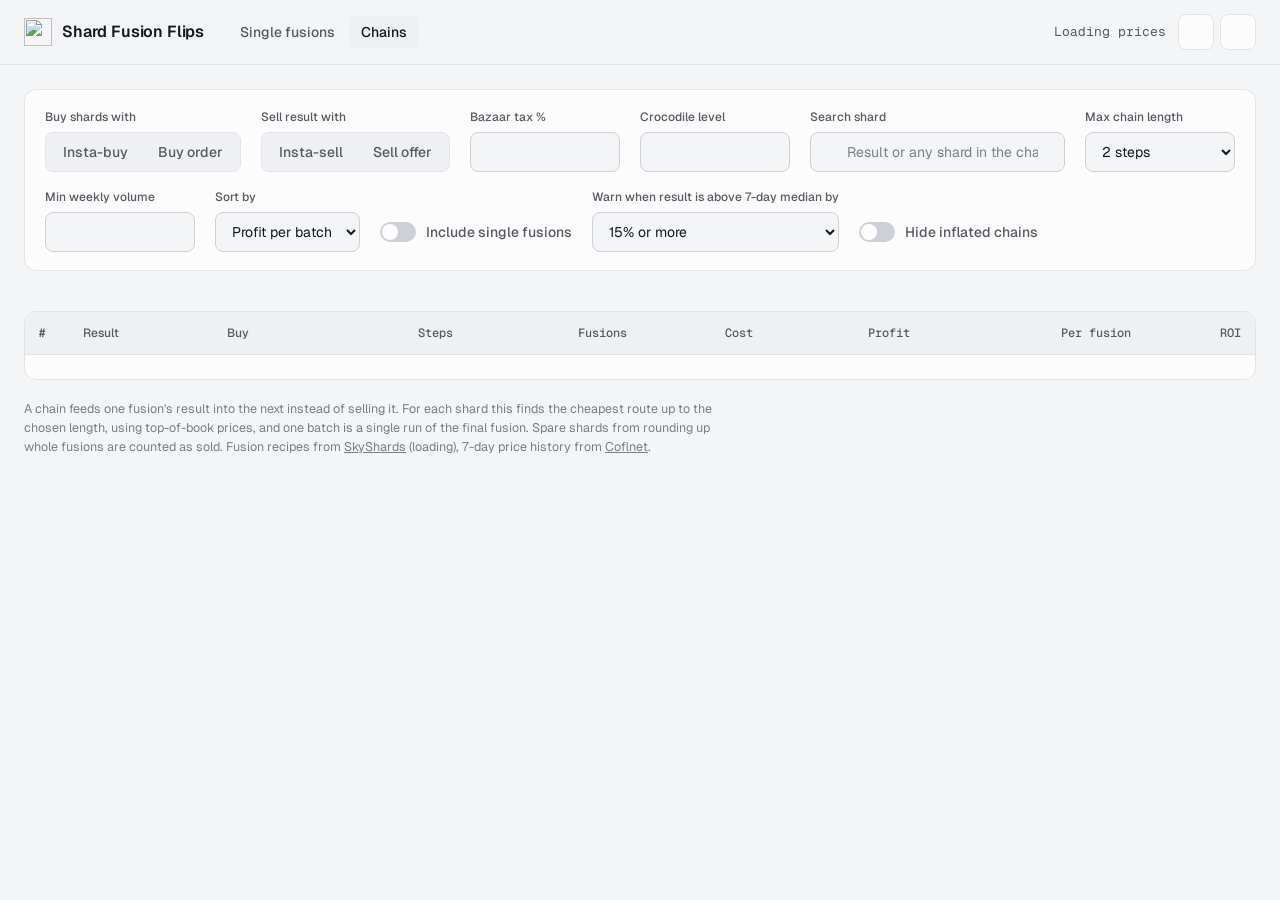
==== chains.html @ 772deaa7 "Add Chains page for the most profitable chain fusions - New chains.html with route length (2-4 steps" ====
<!doctype html>
<html lang="en">
<head>
  <meta charset="utf-8">
  <meta name="viewport" content="width=device-width, initial-scale=1">
  <title>Fusion Chains</title>
  <meta name="description" content="Most profitable Hypixel SkyBlock shards to make through chained fusions, with live Bazaar prices.">
  <link rel="icon" href="https://raw.githubusercontent.com/Campionnn/SkyShards/master/public/shardIcons/L4.png">
  <link rel="preconnect" href="https://fonts.googleapis.com">
  <link rel="preconnect" href="https://fonts.gstatic.com" crossorigin>
  <link rel="stylesheet" href="https://fonts.googleapis.com/css2?family=Geist:wght@400;500;600&family=Geist+Mono:wght@400;500&display=swap">
  <link rel="stylesheet" href="https://unpkg.com/@phosphor-icons/web@2.1.1/src/regular/style.css">
  <link rel="stylesheet" href="./src/styles.css">
  <script>
    // Apply a saved theme before first paint so there is no flash.
    try { const t = localStorage.getItem("sff-theme"); if (t) document.documentElement.dataset.theme = t; } catch {}
  </script>
  <script type="module" src="./src/chains-app.js"></script>
</head>
<body>
  <header class="topbar">
    <div class="wrap topbar-inner">
      <a class="brand" href="./" aria-label="Shard Fusion Flips home">
        <img src="https://raw.githubusercontent.com/Campionnn/SkyShards/master/public/shardIcons/L4.png" alt="" width="28" height="28">
        <span>Shard Fusion Flips</span>
      </a>
      <nav class="tabs" aria-label="Pages">
        <a href="./">Single fusions</a>
        <a href="./chains.html" aria-current="page">Chains</a>
      </nav>
      <div class="status" aria-live="polite">
        <span id="status-text">Loading prices</span>
        <button class="icon-btn" id="refresh-btn" type="button" aria-label="Refresh prices now" title="Refresh prices now">
          <i class="ph ph-arrows-clockwise" aria-hidden="true"></i>
        </button>
        <button class="icon-btn" id="theme-btn" type="button" aria-label="Toggle light or dark theme" title="Toggle theme">
          <i class="ph ph-moon" aria-hidden="true"></i>
        </button>
      </div>
    </div>
  </header>

  <main class="wrap">
    <section class="controls" aria-label="Pricing and filters">
      <div class="control-group">
        <span class="label" id="buy-label">Buy shards with</span>
        <div class="segmented" role="radiogroup" aria-labelledby="buy-label" data-setting="buyMode">
          <button type="button" role="radio" data-value="instaBuy">Insta-buy</button>
          <button type="button" role="radio" data-value="buyOrder">Buy order</button>
        </div>
      </div>
      <div class="control-group">
        <span class="label" id="sell-label">Sell result with</span>
        <div class="segmented" role="radiogroup" aria-labelledby="sell-label" data-setting="sellMode">
          <button type="button" role="radio" data-value="instaSell">Insta-sell</button>
          <button type="button" role="radio" data-value="sellOffer">Sell offer</button>
        </div>
      </div>
      <div class="control-group narrow">
        <label class="label" for="tax-input">Bazaar tax %</label>
        <input class="field" id="tax-input" type="number" min="0" max="10" step="0.125" inputmode="decimal">
      </div>
      <div class="control-group narrow">
        <label class="label" for="croco-input" title="Pure Reptile: 2% chance per level to double the output of fusions with a Reptile input">Crocodile level</label>
        <input class="field" id="croco-input" type="number" min="0" max="10" step="1" inputmode="numeric">
      </div>

      <div class="control-group grow">
        <label class="label" for="search-input">Search shard</label>
        <div class="field-icon">
          <i class="ph ph-magnifying-glass" aria-hidden="true"></i>
          <input class="field" id="search-input" type="search" placeholder="Result or any shard in the chain" autocomplete="off">
        </div>
      </div>
      <div class="control-group narrow">
        <label class="label" for="depth-select" title="How many fusions can be stacked on top of each other">Max chain length</label>
        <select class="field" id="depth-select">
          <option value="2">2 steps</option>
          <option value="3">3 steps</option>
          <option value="4">4 steps</option>
        </select>
      </div>
      <div class="control-group narrow">
        <label class="label" for="volume-input">Min weekly volume</label>
        <input class="field" id="volume-input" type="number" min="0" step="100" inputmode="numeric">
      </div>
      <div class="control-group">
        <label class="label" for="sort-select">Sort by</label>
        <select class="field" id="sort-select">
          <option value="profit">Profit per batch</option>
          <option value="profitPerFusion">Profit per fusion</option>
          <option value="roi">Return on cost</option>
        </select>
      </div>
      <label class="switch">
        <input type="checkbox" id="singles-toggle">
        <span class="switch-track" aria-hidden="true"></span>
        <span>Include single fusions</span>
      </label>
      <div class="control-group">
        <label class="label" for="price-check-select" title="Compares the result's current price with its 7-day median from Coflnet">Warn when result is above 7-day median by</label>
        <select class="field" id="price-check-select">
          <option value="0.15">15% or more</option>
          <option value="0.25">25% or more</option>
          <option value="0.5">50% or more</option>
          <option value="0">Off</option>
        </select>
      </div>
      <label class="switch">
        <input type="checkbox" id="inflated-toggle">
        <span class="switch-track" aria-hidden="true"></span>
        <span>Hide inflated chains</span>
      </label>
    </section>

    <div class="banner" id="error-banner" role="alert" hidden>
      <i class="ph ph-warning" aria-hidden="true"></i>
      <span id="error-text"></span>
    </div>

    <section class="overview" id="overview" aria-label="Best chain right now"></section>

    <section class="results" aria-label="Ranked chains">
      <div class="table-scroll">
        <table class="fusions">
          <thead>
            <tr>
              <th class="col-rank" scope="col">#</th>
              <th scope="col">Result</th>
              <th class="col-hide-sm" scope="col">Buy</th>
              <th class="num col-hide-sm" scope="col" title="Fusion steps stacked on top of each other">Steps</th>
              <th class="num" scope="col" title="Total fusions for one batch">Fusions</th>
              <th class="num col-hide-sm" scope="col">Cost</th>
              <th class="num" scope="col">Profit</th>
              <th class="num col-hide-sm" scope="col">Per fusion</th>
              <th class="num col-hide-sm" scope="col">ROI</th>
            </tr>
          </thead>
          <tbody id="rows"></tbody>
        </table>
      </div>
      <div class="table-foot">
        <span id="count-text"></span>
        <button class="btn" id="more-btn" type="button" hidden>Show 100 more</button>
      </div>
    </section>
  </main>

  <footer class="wrap footer">
    <p>A chain feeds one fusion's result into the next instead of selling it. For each shard this finds the cheapest route up to the chosen length, using top-of-book prices, and one batch is a single run of the final fusion. Spare shards from rounding up whole fusions are counted as sold. Fusion recipes from <a href="https://github.com/Campionnn/SkyShards">SkyShards</a> (<span id="data-source">loading</span>), 7-day price history from <a href="https://sky.coflnet.com">Coflnet</a>.</p>
  </footer>
</body>
</html>
---- src/styles.css ----
/* Tokens. Dark is the default look; light follows the OS unless the toggle overrides it. */
:root {
  --bg: #0d0e10;
  --surface: #15161a;
  --surface-2: #1c1e23;
  --border: #272a30;
  --border-strong: #353941;
  --text: #e8e9eb;
  --muted: #a0a4ab;
  --faint: #70747c;
  --accent: #3ecf8e;
  --accent-soft: rgb(62 207 142 / 0.12);
  --accent-ink: #052014;
  --loss: #ec6f82;
  --loss-soft: rgb(236 111 130 / 0.12);
  --shadow: 0 1px 0 rgb(255 255 255 / 0.03) inset, 0 12px 32px -16px rgb(0 0 0 / 0.6);

  --r-common: #c3c6cc;
  --r-uncommon: #63d471;
  --r-rare: #6b9cf5;
  --r-epic: #be7cf0;
  --r-legendary: #f0b04a;

  --radius: 12px;
  --radius-sm: 8px;
  --font: "Geist", ui-sans-serif, system-ui, sans-serif;
  --mono: "Geist Mono", ui-monospace, "SFMono-Regular", monospace;
  --ease: cubic-bezier(0.16, 1, 0.3, 1);
  color-scheme: dark;
}

@media (prefers-color-scheme: light) {
  :root:not([data-theme="dark"]) {
    --bg: #f4f5f7;
    --surface: #fcfcfd;
    --surface-2: #eef0f3;
    --border: #e1e4e8;
    --border-strong: #cdd1d7;
    --text: #15171a;
    --muted: #555a62;
    --faint: #7a7f87;
    --accent: #0b8f58;
    --accent-soft: rgb(11 143 88 / 0.1);
    --accent-ink: #f3fff9;
    --loss: #c43350;
    --loss-soft: rgb(196 51 80 / 0.08);
    --shadow: 0 1px 2px rgb(20 30 40 / 0.04), 0 12px 32px -18px rgb(20 30 40 / 0.18);
    --r-common: #6b7079;
    --r-uncommon: #1f8a32;
    --r-rare: #2f62c9;
    --r-epic: #8a3cc4;
    --r-legendary: #b3740b;
    color-scheme: light;
  }
}

:root[data-theme="light"] {
  --bg: #f4f5f7;
  --surface: #fcfcfd;
  --surface-2: #eef0f3;
  --border: #e1e4e8;
  --border-strong: #cdd1d7;
  --text: #15171a;
  --muted: #555a62;
  --faint: #7a7f87;
  --accent: #0b8f58;
  --accent-soft: rgb(11 143 88 / 0.1);
  --accent-ink: #f3fff9;
  --loss: #c43350;
  --loss-soft: rgb(196 51 80 / 0.08);
  --shadow: 0 1px 2px rgb(20 30 40 / 0.04), 0 12px 32px -18px rgb(20 30 40 / 0.18);
  --r-common: #6b7079;
  --r-uncommon: #1f8a32;
  --r-rare: #2f62c9;
  --r-epic: #8a3cc4;
  --r-legendary: #b3740b;
  color-scheme: light;
}

* { box-sizing: border-box; }

html { -webkit-text-size-adjust: 100%; }

body {
  margin: 0;
  background: var(--bg);
  color: var(--text);
  font: 400 14px/1.5 var(--font);
  -webkit-font-smoothing: antialiased;
}

a { color: inherit; }
button, input, select { font: inherit; color: inherit; }
img { display: block; }

.wrap {
  width: 100%;
  max-width: 1320px;
  margin: 0 auto;
  padding: 0 24px;
}

.num, .mono { font-family: var(--mono); font-variant-numeric: tabular-nums; }

/* Top bar */
.topbar {
  position: sticky;
  top: 0;
  z-index: 10;
  background: color-mix(in srgb, var(--bg) 86%, transparent);
  backdrop-filter: blur(12px);
  -webkit-backdrop-filter: blur(12px);
  border-bottom: 1px solid var(--border);
}

.topbar-inner {
  display: flex;
  align-items: center;
  justify-content: space-between;
  gap: 16px;
  height: 64px;
}

.brand {
  display: flex;
  align-items: center;
  gap: 10px;
  font-weight: 600;
  font-size: 16px;
  letter-spacing: -0.01em;
  text-decoration: none;
  white-space: nowrap;
}

.brand img { image-rendering: pixelated; }

.tabs {
  display: flex;
  gap: 2px;
  margin-left: 8px;
  margin-right: auto;
}

.tabs a {
  height: 32px;
  display: inline-flex;
  align-items: center;
  padding: 0 12px;
  border-radius: 6px;
  color: var(--muted);
  font-weight: 500;
  text-decoration: none;
  white-space: nowrap;
  transition: background 0.2s var(--ease), color 0.2s var(--ease);
}

.tabs a:hover { color: var(--text); }
.tabs a[aria-current="page"] { background: var(--surface-2); color: var(--text); }
.tabs a:focus-visible { outline: 2px solid var(--accent); outline-offset: 2px; }

.status {
  display: flex;
  align-items: center;
  gap: 6px;
  color: var(--muted);
  font-size: 13px;
  min-width: 0;
}

#status-text {
  font-family: var(--mono);
  font-variant-numeric: tabular-nums;
  white-space: nowrap;
  overflow: hidden;
  text-overflow: ellipsis;
  margin-right: 6px;
}

.icon-btn {
  display: grid;
  place-items: center;
  width: 36px;
  height: 36px;
  border: 1px solid var(--border);
  border-radius: var(--radius-sm);
  background: var(--surface);
  color: var(--text);
  font-size: 18px;
  cursor: pointer;
  transition: background 0.2s var(--ease), transform 0.15s var(--ease);
}

.icon-btn:hover { background: var(--surface-2); }
.icon-btn:active { transform: scale(0.96); }
.icon-btn.spinning i { animation: spin 0.8s linear infinite; }

@keyframes spin { to { transform: rotate(360deg); } }

/* Controls */
.controls {
  display: flex;
  flex-wrap: wrap;
  align-items: flex-end;
  gap: 16px 20px;
  margin: 24px 0 20px;
  padding: 18px 20px;
  background: var(--surface);
  border: 1px solid var(--border);
  border-radius: var(--radius);
}

.control-group { display: flex; flex-direction: column; gap: 6px; }
.control-group.narrow { width: 150px; }
.control-group.grow { flex: 1 1 220px; }

.label {
  font-size: 12px;
  font-weight: 500;
  color: var(--muted);
}

.segmented {
  display: inline-flex;
  padding: 3px;
  gap: 2px;
  background: var(--surface-2);
  border: 1px solid var(--border);
  border-radius: var(--radius-sm);
}

.segmented button {
  height: 32px;
  padding: 0 14px;
  border: 0;
  border-radius: 6px;
  background: transparent;
  color: var(--muted);
  font-weight: 500;
  white-space: nowrap;
  cursor: pointer;
  transition: background 0.2s var(--ease), color 0.2s var(--ease);
}

.segmented button:hover { color: var(--text); }

.segmented button[aria-checked="true"] {
  background: var(--accent);
  color: var(--accent-ink);
}

.field {
  height: 40px;
  width: 100%;
  padding: 0 12px;
  background: var(--bg);
  border: 1px solid var(--border-strong);
  border-radius: var(--radius-sm);
  outline: none;
  transition: border-color 0.2s var(--ease), box-shadow 0.2s var(--ease);
}

.field::placeholder { color: var(--faint); }

.field:focus-visible,
.segmented button:focus-visible,
.chip:focus-visible,
.btn:focus-visible,
.icon-btn:focus-visible,
.switch input:focus-visible + .switch-track {
  outline: 2px solid var(--accent);
  outline-offset: 2px;
}

.field:focus { border-color: var(--accent); }

select.field { padding-right: 8px; cursor: pointer; }

.field-icon { position: relative; }
.field-icon i {
  position: absolute;
  left: 12px;
  top: 50%;
  transform: translateY(-50%);
  color: var(--faint);
  font-size: 16px;
  pointer-events: none;
}
.field-icon .field { padding-left: 36px; }

.chips { display: flex; flex-wrap: wrap; gap: 6px; }

.chip {
  display: inline-flex;
  align-items: center;
  gap: 6px;
  height: 40px;
  padding: 0 12px;
  border: 1px solid var(--border-strong);
  border-radius: var(--radius-sm);
  background: transparent;
  color: var(--muted);
  font-weight: 500;
  cursor: pointer;
  transition: background 0.2s var(--ease), color 0.2s var(--ease), border-color 0.2s var(--ease);
}

.chip[aria-pressed="true"] {
  color: var(--text);
  background: var(--surface-2);
  border-color: var(--rarity);
}

.chip .rarity-letter { color: var(--rarity); }

.switch {
  display: inline-flex;
  align-items: center;
  gap: 10px;
  height: 40px;
  color: var(--muted);
  font-weight: 500;
  cursor: pointer;
  user-select: none;
}

.switch input { position: absolute; opacity: 0; pointer-events: none; }

.switch-track {
  position: relative;
  width: 36px;
  height: 20px;
  border-radius: 999px;
  background: var(--border-strong);
  transition: background 0.2s var(--ease);
}

.switch-track::after {
  content: "";
  position: absolute;
  top: 2px;
  left: 2px;
  width: 16px;
  height: 16px;
  border-radius: 50%;
  background: var(--surface);
  transition: transform 0.25s var(--ease);
}

.switch input:checked + .switch-track { background: var(--accent); }
.switch input:checked + .switch-track::after { transform: translateX(16px); }

/* Error banner */
.banner {
  display: flex;
  align-items: center;
  gap: 10px;
  margin-bottom: 20px;
  padding: 12px 16px;
  border: 1px solid color-mix(in srgb, var(--loss) 40%, transparent);
  border-radius: var(--radius);
  background: var(--loss-soft);
  color: var(--text);
}

.banner i { color: var(--loss); font-size: 18px; }
.banner[hidden] { display: none; }

/* Overview: best fusion + quick stats */
.overview {
  display: grid;
  grid-template-columns: minmax(0, 2.2fr) minmax(0, 1fr);
  gap: 16px;
  margin-bottom: 20px;
}

.pick {
  padding: 22px 24px;
  background: var(--surface);
  border: 1px solid var(--border);
  border-radius: var(--radius);
  box-shadow: var(--shadow);
}

.pick-title {
  margin: 0 0 16px;
  font-size: 13px;
  font-weight: 500;
  color: var(--muted);
}

.pick-flow {
  display: flex;
  flex-wrap: wrap;
  align-items: center;
  gap: 10px 14px;
}

.pick-flow .shard { font-size: 16px; font-weight: 500; }
.pick-flow .shard img { width: 36px; height: 36px; }
.pick-flow .op { color: var(--faint); font-size: 18px; }

.pick-numbers {
  display: flex;
  flex-wrap: wrap;
  gap: 12px 40px;
  margin-top: 20px;
  padding-top: 18px;
  border-top: 1px solid var(--border);
}

.metric span { display: block; font-size: 12px; color: var(--muted); }
.metric strong {
  display: block;
  margin-top: 2px;
  font: 500 22px/1.2 var(--mono);
  font-variant-numeric: tabular-nums;
  letter-spacing: -0.02em;
}
.metric.big strong { font-size: 32px; color: var(--accent); }

.stats {
  display: grid;
  grid-template-rows: repeat(3, auto);
  align-content: stretch;
  background: var(--surface);
  border: 1px solid var(--border);
  border-radius: var(--radius);
}

.stats .metric { padding: 16px 20px; }
.stats .metric + .metric { border-top: 1px solid var(--border); }
.stats .metric strong { font-size: 20px; }
.stats .metric small { display: block; color: var(--faint); font-size: 12px; margin-top: 2px; }

/* Shard chip used in tables and the pick card */
.shard {
  display: inline-flex;
  align-items: center;
  gap: 8px;
  min-width: 0;
  white-space: nowrap;
}

.shard img {
  width: 24px;
  height: 24px;
  flex: none;
  image-rendering: pixelated;
}

.shard .qty { color: var(--faint); font-family: var(--mono); font-size: 12px; }

.rarity-letter {
  display: inline-grid;
  place-items: center;
  width: 16px;
  height: 16px;
  border-radius: 4px;
  font: 600 10px/1 var(--mono);
  color: var(--rarity);
  background: color-mix(in srgb, var(--rarity) 14%, transparent);
}

[data-rarity="common"] { --rarity: var(--r-common); }
[data-rarity="uncommon"] { --rarity: var(--r-uncommon); }
[data-rarity="rare"] { --rarity: var(--r-rare); }
[data-rarity="epic"] { --rarity: var(--r-epic); }
[data-rarity="legendary"] { --rarity: var(--r-legendary); }

/* Results table */
.results {
  background: var(--surface);
  border: 1px solid var(--border);
  border-radius: var(--radius);
  overflow: hidden;
}

.table-scroll { overflow-x: auto; }

.fusions {
  width: 100%;
  border-collapse: collapse;
  font-size: 13.5px;
}

.fusions th {
  position: sticky;
  top: 0;
  padding: 12px 14px;
  background: var(--surface-2);
  color: var(--muted);
  font-size: 12px;
  font-weight: 500;
  text-align: left;
  white-space: nowrap;
}

.fusions td {
  padding: 10px 14px;
  border-top: 1px solid var(--border);
  vertical-align: middle;
  white-space: nowrap;
}

.fusions .num { text-align: right; }
.col-rank { width: 44px; color: var(--faint); }

.fusion-cell { display: flex; align-items: center; gap: 8px; }
.fusion-cell .plus { color: var(--faint); }

.row { cursor: pointer; transition: background 0.15s var(--ease); }
.row:hover { background: var(--surface-2); }
.row[aria-expanded="true"] { background: var(--surface-2); }
.row:focus-visible { outline: 2px solid var(--accent); outline-offset: -2px; }

.result-cell { display: flex; align-items: center; gap: 8px; }
.result-cell .ph-arrow-right { color: var(--faint); }

.gain { color: var(--accent); }
.loss { color: var(--loss); }

.inflated-tag {
  display: inline-flex;
  align-items: center;
  gap: 3px;
  margin-left: 4px;
  padding: 1px 6px;
  border-radius: 999px;
  background: var(--loss-soft);
  color: var(--loss);
  font: 500 11px/1.5 var(--mono);
}

.inflated-tag i { font-size: 12px; }

/* Profit that rests on a pumped price: still visible, but clearly not to be trusted. */
.suspect {
  color: var(--muted);
  text-decoration: line-through;
  text-decoration-color: var(--loss);
}

.pick-note {
  display: flex;
  align-items: center;
  gap: 6px;
  margin: -8px 0 14px;
  color: var(--muted);
  font-size: 12.5px;
}

.pick-note i, .check i { color: var(--loss); }

.detail p.check { color: var(--muted); }
.detail p.check.is-inflated { color: var(--text); }

.switch:has(input:disabled) { opacity: 0.5; cursor: not-allowed; }

.reptile-tag {
  margin-left: 4px;
  padding: 1px 6px;
  border-radius: 999px;
  background: var(--accent-soft);
  color: var(--accent);
  font: 500 11px/1.5 var(--mono);
}

.alt-count {
  margin-left: 4px;
  padding: 1px 6px;
  border-radius: 999px;
  background: var(--surface-2);
  color: var(--faint);
  font: 500 11px/1.5 var(--mono);
}

/* Value flashes when a refresh moves the number. Feedback that prices changed. */
@media (prefers-reduced-motion: no-preference) {
  .flash-up { animation: flash-up 1.4s var(--ease); }
  .flash-down { animation: flash-down 1.4s var(--ease); }
}

@keyframes flash-up { from { background: var(--accent-soft); } to { background: transparent; } }
@keyframes flash-down { from { background: var(--loss-soft); } to { background: transparent; } }

/* Expanded detail row */
.detail td { padding: 0; background: var(--surface-2); border-top: 0; white-space: normal; }

.detail-inner {
  /* Zero width + full min-width keeps the detail from stretching the main table on narrow screens. */
  width: 0;
  min-width: 100%;
  display: grid;
  grid-template-columns: minmax(0, 1.4fr) minmax(0, 1fr);
  gap: 24px;
  padding: 6px 14px 20px 58px;
}

.detail h3 {
  margin: 8px 0 8px;
  font-size: 12px;
  font-weight: 500;
  color: var(--muted);
}

.mini-scroll { overflow-x: auto; }

.mini {
  width: 100%;
  border-collapse: collapse;
  font-size: 13px;
}

.mini th, .mini td {
  padding: 6px 8px 6px 0;
  text-align: left;
  border-top: 1px solid var(--border);
  white-space: nowrap;
}

.mini th { color: var(--faint); font-weight: 500; font-size: 12px; border-top: 0; }
.mini .num { text-align: right; }
.mini a { text-decoration: none; }
.mini a:hover { text-decoration: underline; }

.detail p { margin: 6px 0 0; color: var(--faint); font-size: 12.5px; max-width: 60ch; }

/* Chain page: buy list, route tree and fusion order */
.buy-list, .pick-buy { display: flex; flex-wrap: wrap; align-items: center; gap: 4px 12px; }
.buy-list { flex-wrap: nowrap; }
.pick-buy { gap: 10px 16px; }
/* In the table only icon and quantity fit; the name is in the tooltip. */
.buy-list .shard > span:not(.qty) { display: none; }
.buy-item .shard { gap: 4px; }

.tree, .tree ul { list-style: none; margin: 0; padding: 0; }
.tree ul { margin-left: 11px; padding-left: 16px; border-left: 1px solid var(--border-strong); }

.tree-node {
  display: flex;
  flex-wrap: wrap;
  align-items: center;
  gap: 4px 8px;
  padding: 5px 0;
}

.tree-action {
  padding: 1px 6px;
  border-radius: 4px;
  font: 500 11px/1.5 var(--mono);
  white-space: nowrap;
}

.tree-action.fuse { background: var(--accent-soft); color: var(--accent); }
.tree-action.buy { border: 1px solid var(--border-strong); color: var(--muted); }
.tree-meta { color: var(--faint); font-size: 12px; }

.steps { margin: 0; padding-left: 20px; font-size: 13px; }
.steps li { padding: 3px 0; }

/* Skeleton loading rows */
.skeleton td { padding: 14px; }
.skeleton span {
  display: block;
  height: 12px;
  border-radius: 4px;
  background: var(--surface-2);
}

@media (prefers-reduced-motion: no-preference) {
  .skeleton span {
    background: linear-gradient(90deg, var(--surface-2) 0%, var(--border) 50%, var(--surface-2) 100%);
    background-size: 200% 100%;
    animation: shimmer 1.4s linear infinite;
  }
  /* Entry motion only on first load, not on every refresh or filter change. */
  .intro .pick, .intro .stats, .intro .row { animation: rise 0.5s var(--ease) both; }
}

@keyframes shimmer { to { background-position: -200% 0; } }
@keyframes rise { from { opacity: 0; transform: translateY(6px); } to { opacity: 1; transform: none; } }

.empty td {
  padding: 48px 16px;
  text-align: center;
  color: var(--muted);
  white-space: normal;
}

.empty strong { display: block; color: var(--text); font-size: 15px; margin-bottom: 4px; }

.table-foot {
  display: flex;
  align-items: center;
  justify-content: space-between;
  gap: 12px;
  padding: 12px 14px;
  border-top: 1px solid var(--border);
  color: var(--faint);
  font-size: 12.5px;
}

.btn {
  height: 36px;
  padding: 0 14px;
  border: 1px solid var(--border-strong);
  border-radius: var(--radius-sm);
  background: var(--surface);
  font-weight: 500;
  white-space: nowrap;
  cursor: pointer;
  transition: background 0.2s var(--ease), transform 0.15s var(--ease);
}

.btn:hover { background: var(--surface-2); }
.btn:active { transform: scale(0.98); }

.footer {
  padding-top: 20px;
  padding-bottom: 40px;
  color: var(--faint);
  font-size: 12.5px;
}

.footer p { margin: 0; max-width: 90ch; }

/* Responsive */
@media (max-width: 900px) {
  .overview { grid-template-columns: 1fr; }
  .stats { grid-template-rows: none; grid-template-columns: repeat(3, minmax(0, 1fr)); }
  .stats .metric + .metric { border-top: 0; border-left: 1px solid var(--border); }
  .detail-inner { grid-template-columns: minmax(0, 1fr); padding-left: 14px; }
}

@media (max-width: 640px) {
  .wrap { padding: 0 16px; }
  .brand span, #status-text { display: none; }
  .tabs { margin-left: 4px; }
  .tabs a { padding: 0 10px; }
  .controls { display: grid; grid-template-columns: repeat(2, minmax(0, 1fr)); padding: 16px; gap: 14px 12px; }
  .controls > * { grid-column: 1 / -1; }
  .controls > .control-group.narrow { grid-column: auto; width: auto; }
  .segmented { width: 100%; }
  .segmented button { flex: 1; }
  .stats { grid-template-columns: 1fr; }
  .stats .metric + .metric { border-left: 0; border-top: 1px solid var(--border); }
  .metric.big strong { font-size: 26px; }
  .col-hide-sm, .col-rank { display: none; }
  .fusion-cell { flex-direction: column; align-items: flex-start; gap: 4px; }
  .fusion-cell .plus, .fusions .rarity-letter { display: none; }
  .result-cell .ph-arrow-right, .alt-count, .reptile-tag, .inflated-tag span { display: none; }
  .fusions .shard img { width: 20px; height: 20px; }
  /* Let long shard names wrap so numbers stay on screen; numbers themselves never wrap. */
  .fusions td, .fusions .shard { white-space: normal; }
  .fusions .shard { flex-wrap: wrap; column-gap: 6px; }
  .fusions td.num { white-space: nowrap; }
  .result-cell { flex-wrap: wrap; row-gap: 2px; }
  .fusions { font-size: 13px; }
  .fusions th, .fusions td { padding-left: 8px; padding-right: 8px; }
}
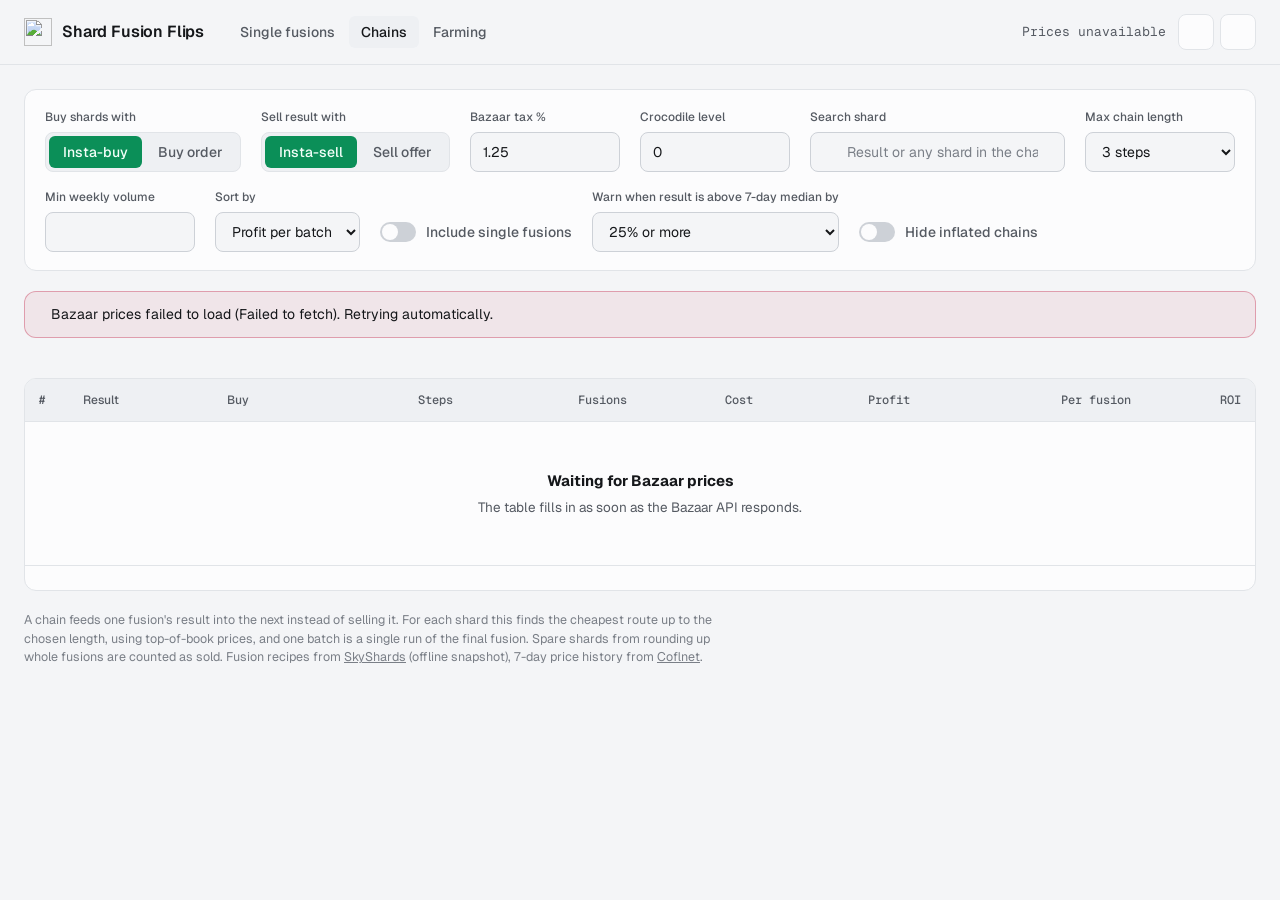
==== commit c462fd36: "Add Farming page with coins per hour by hunting tool - New farming.html ranks huntable shards by est" ====
--- a/chains.html
+++ b/chains.html
@@ -25,8 +25,9 @@
         <span>Shard Fusion Flips</span>
       </a>
       <nav class="tabs" aria-label="Pages">
-        <a href="./">Single fusions</a>
+        <a href="./"><span class="tab-full">Single fusions</span><span class="tab-short">Fusions</span></a>
         <a href="./chains.html" aria-current="page">Chains</a>
+        <a href="./farming.html">Farming</a>
       </nav>
       <div class="status" aria-live="polite">
         <span id="status-text">Loading prices</span>
--- a/src/styles.css
+++ b/src/styles.css
@@ -157,6 +157,7 @@
 .tabs a:hover { color: var(--text); }
 .tabs a[aria-current="page"] { background: var(--surface-2); color: var(--text); }
 .tabs a:focus-visible { outline: 2px solid var(--accent); outline-offset: 2px; }
+.tab-short { display: none; }
 
 .status {
   display: flex;
@@ -658,6 +659,105 @@
 .steps { margin: 0; padding-left: 20px; font-size: 13px; }
 .steps li { padding: 3px 0; }
 
+/* Farming page: one card per tool, tool tags and the how-to list */
+.tool-cards {
+  display: grid;
+  grid-template-columns: repeat(3, minmax(0, 1fr));
+  gap: 16px;
+  margin-bottom: 20px;
+}
+
+.tool-card {
+  display: flex;
+  flex-direction: column;
+  align-items: flex-start;
+  gap: 6px;
+  padding: 20px 22px;
+  background: var(--surface);
+  border: 1px solid var(--border);
+  border-radius: var(--radius);
+  box-shadow: var(--shadow);
+  color: var(--text);
+  text-align: left;
+  font: inherit;
+}
+
+button.tool-card { cursor: pointer; transition: border-color 0.2s var(--ease), transform 0.15s var(--ease); }
+button.tool-card:hover { border-color: var(--border-strong); }
+button.tool-card:active { transform: scale(0.99); }
+button.tool-card:focus-visible { outline: 2px solid var(--accent); outline-offset: 2px; }
+.tool-card.is-active { border-color: var(--accent); }
+
+.tool-card h2 {
+  display: flex;
+  align-items: center;
+  gap: 8px;
+  margin: 0 0 8px;
+  font-size: 13px;
+  font-weight: 500;
+  color: var(--muted);
+}
+
+.tool-card h2 i { font-size: 18px; color: var(--accent); }
+.tool-best .shard { font-size: 15px; font-weight: 500; }
+.tool-best .shard img { width: 32px; height: 32px; }
+
+.tool-money {
+  margin-top: 4px;
+  font: 500 30px/1.1 var(--mono);
+  letter-spacing: -0.02em;
+  color: var(--accent);
+}
+
+.tool-money span { margin-left: 6px; font-size: 13px; color: var(--muted); letter-spacing: 0; }
+.tool-sub { color: var(--muted); font-size: 12.5px; }
+.tool-empty { margin: 0; color: var(--faint); }
+
+.tool-rest {
+  width: 100%;
+  margin: 10px 0 0;
+  padding: 10px 0 0 18px;
+  border-top: 1px solid var(--border);
+  color: var(--muted);
+  font-size: 12.5px;
+}
+
+.tool-rest li { padding: 2px 0; }
+.tool-rest li span:first-child { display: inline-block; min-width: 0; margin-right: 8px; }
+.tool-rest .mono { float: right; color: var(--text); }
+
+.tool-list { display: flex; gap: 6px; }
+
+.tool-tag {
+  display: inline-flex;
+  align-items: center;
+  gap: 4px;
+  padding: 1px 7px;
+  border: 1px solid var(--border-strong);
+  border-radius: 999px;
+  color: var(--muted);
+  font-size: 12px;
+  white-space: nowrap;
+}
+
+.tool-tag i { font-size: 13px; }
+
+.thin-tag {
+  margin-left: 4px;
+  padding: 1px 6px;
+  border-radius: 999px;
+  background: var(--surface-2);
+  color: var(--muted);
+  font: 500 11px/1.5 var(--mono);
+  white-space: nowrap;
+}
+
+.where { color: var(--muted); max-width: 220px; overflow: hidden; text-overflow: ellipsis; }
+.where a { color: var(--faint); }
+
+.how { list-style: none; margin: 0; padding: 0; display: grid; gap: 8px; }
+.how li { display: flex; align-items: flex-start; gap: 8px; font-size: 13px; }
+
 /* Skeleton loading rows */
 .skeleton td { padding: 14px; }
 .skeleton span {
@@ -674,7 +774,7 @@
     animation: shimmer 1.4s linear infinite;
   }
   /* Entry motion only on first load, not on every refresh or filter change. */
-  .intro .pick, .intro .stats, .intro .row { animation: rise 0.5s var(--ease) both; }
+  .intro .pick, .intro .stats, .intro .tool-card, .intro .row { animation: rise 0.5s var(--ease) both; }
 }
 
 @keyframes shimmer { to { background-position: -200% 0; } }
@@ -725,8 +825,15 @@
 .footer p { margin: 0; max-width: 90ch; }
 
 /* Responsive */
+/* Farming table: price and volume move to the detail view on mid-size screens. */
+@media (max-width: 1100px) {
+  .col-hide-md { display: none; }
+  .where { max-width: 160px; }
+  .result-cell { flex-wrap: wrap; row-gap: 2px; }
+}
+
 @media (max-width: 900px) {
-  .overview { grid-template-columns: 1fr; }
+  .overview, .tool-cards { grid-template-columns: 1fr; }
   .stats { grid-template-rows: none; grid-template-columns: repeat(3, minmax(0, 1fr)); }
   .stats .metric + .metric { border-top: 0; border-left: 1px solid var(--border); }
   .detail-inner { grid-template-columns: minmax(0, 1fr); padding-left: 14px; }
@@ -735,8 +842,10 @@
 @media (max-width: 640px) {
   .wrap { padding: 0 16px; }
   .brand span, #status-text { display: none; }
-  .tabs { margin-left: 4px; }
-  .tabs a { padding: 0 10px; }
+  .tabs { margin-left: 2px; }
+  .tabs a { padding: 0 8px; }
+  .tab-full { display: none; }
+  .tab-short { display: inline; }
   .controls { display: grid; grid-template-columns: repeat(2, minmax(0, 1fr)); padding: 16px; gap: 14px 12px; }
   .controls > * { grid-column: 1 / -1; }
   .controls > .control-group.narrow { grid-column: auto; width: auto; }
